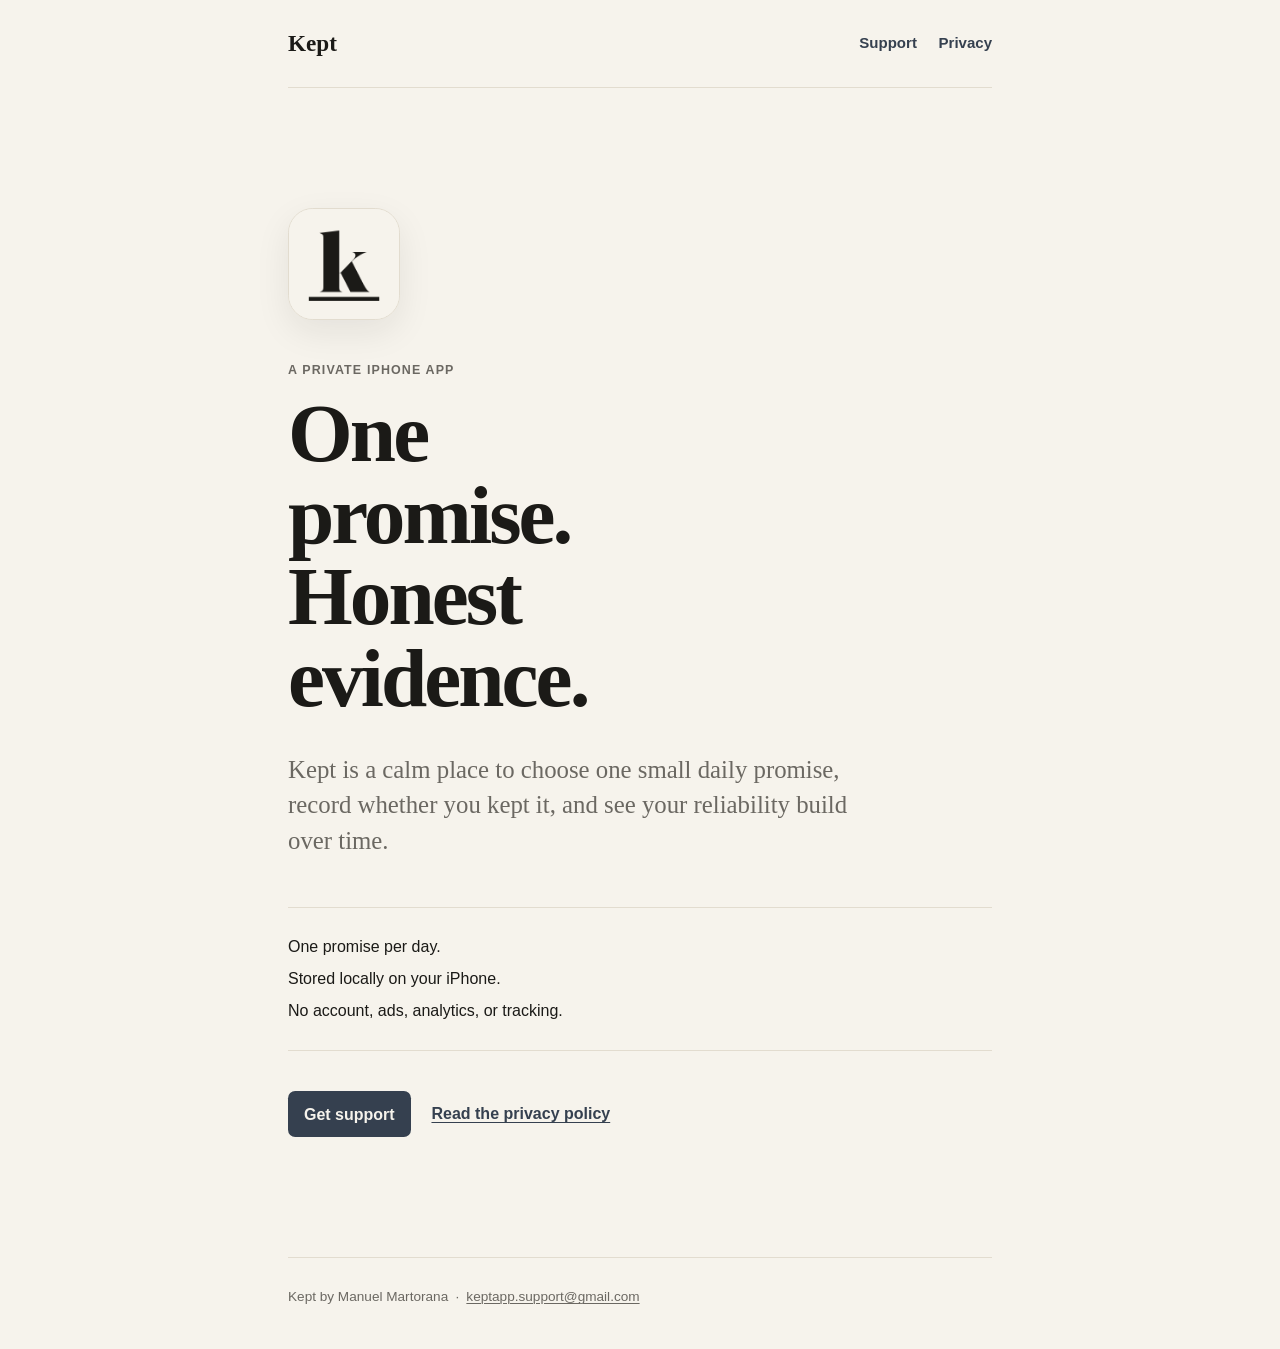
==== index.html @ 3cd8e63a "Publish Kept support and privacy site" ====
<!doctype html>
<html lang="en">
  <head>
    <meta charset="utf-8">
    <meta name="viewport" content="width=device-width, initial-scale=1">
    <meta name="description" content="Kept is a calm, private iPhone app for making one small daily promise and recording honest evidence.">
    <meta name="theme-color" content="#f6f3ec" media="(prefers-color-scheme: light)">
    <meta name="theme-color" content="#171614" media="(prefers-color-scheme: dark)">
    <title>Kept — One promise. Honest evidence.</title>
    <link rel="icon" href="app-icon.png">
    <link rel="stylesheet" href="styles.css">
  </head>
  <body>
    <a class="skip-link" href="#content">Skip to content</a>

    <header class="site-header">
      <a class="wordmark" href="index.html" aria-label="Kept home">Kept</a>
      <nav aria-label="Main navigation">
        <a href="support.html">Support</a>
        <a href="privacy.html">Privacy</a>
      </nav>
    </header>

    <main id="content" class="home">
      <img class="app-icon" src="app-icon.png" width="112" height="112" alt="Kept app icon">
      <p class="eyebrow">A private iPhone app</p>
      <h1>One promise.<br>Honest evidence.</h1>
      <p class="intro">
        Kept is a calm place to choose one small daily promise, record whether
        you kept it, and see your reliability build over time.
      </p>

      <div class="principles" aria-label="Kept principles">
        <p>One promise per day.</p>
        <p>Stored locally on your iPhone.</p>
        <p>No account, ads, analytics, or tracking.</p>
      </div>

      <div class="primary-links">
        <a class="button" href="support.html">Get support</a>
        <a class="text-link" href="privacy.html">Read the privacy policy</a>
      </div>
    </main>

    <footer>
      <span>Kept by Manuel Martorana</span>
      <span aria-hidden="true">·</span>
      <a href="mailto:keptapp.support@gmail.com">keptapp.support@gmail.com</a>
    </footer>
  </body>
</html>
---- styles.css ----
:root {
  color-scheme: light dark;
  --paper: #f6f3ec;
  --raised: #fcfaf4;
  --ink: #1b1a17;
  --accent: #35404f;
  --graphite: #6b6862;
  --hairline: #e2dccf;
  --max-width: 44rem;
}

* {
  box-sizing: border-box;
}

html {
  font-size: 100%;
}

body {
  min-height: 100vh;
  margin: 0;
  background: var(--paper);
  color: var(--ink);
  font-family: -apple-system, BlinkMacSystemFont, "SF Pro Text", sans-serif;
  font-size: 1rem;
  line-height: 1.65;
  text-rendering: optimizeLegibility;
}

a {
  color: var(--accent);
  text-underline-offset: 0.18em;
  text-decoration-thickness: 0.08em;
}

a:hover {
  text-decoration-thickness: 0.12em;
}

a:focus-visible {
  outline: 3px solid var(--accent);
  outline-offset: 4px;
  border-radius: 3px;
}

.skip-link {
  position: absolute;
  top: 0.75rem;
  left: 0.75rem;
  z-index: 10;
  padding: 0.6rem 0.8rem;
  background: var(--ink);
  color: var(--paper);
  transform: translateY(-180%);
}

.skip-link:focus {
  transform: translateY(0);
}

.site-header,
main,
footer {
  width: min(calc(100% - 3rem), var(--max-width));
  margin-inline: auto;
}

.site-header {
  display: flex;
  align-items: center;
  justify-content: space-between;
  min-height: 5.5rem;
  border-bottom: 1px solid var(--hairline);
}

.wordmark {
  color: var(--ink);
  font-family: ui-serif, "New York", Georgia, serif;
  font-size: 1.45rem;
  font-weight: 700;
  text-decoration: none;
}

nav {
  display: flex;
  gap: 1.35rem;
}

nav a {
  font-size: 0.94rem;
  font-weight: 600;
  text-decoration: none;
}

nav a[aria-current="page"] {
  color: var(--ink);
  text-decoration: underline;
}

.home {
  padding-block: clamp(4rem, 11vw, 7.5rem);
}

.app-icon {
  display: block;
  width: 7rem;
  height: 7rem;
  margin-bottom: 2.5rem;
  border: 1px solid var(--hairline);
  border-radius: 1.55rem;
  box-shadow: 0 12px 35px rgb(27 26 23 / 8%);
}

.eyebrow {
  margin: 0 0 0.8rem;
  color: var(--graphite);
  font-size: 0.78rem;
  font-weight: 700;
  letter-spacing: 0.09em;
  text-transform: uppercase;
}

h1,
h2,
h3 {
  color: var(--ink);
  font-family: ui-serif, "New York", Georgia, serif;
  text-wrap: balance;
}

h1 {
  max-width: 10ch;
  margin: 0;
  font-size: clamp(2.75rem, 9vw, 5.2rem);
  font-weight: 650;
  letter-spacing: -0.035em;
  line-height: 0.98;
}

.intro {
  max-width: 35rem;
  margin: 2rem 0 0;
  color: var(--graphite);
  font-family: ui-serif, "New York", Georgia, serif;
  font-size: clamp(1.25rem, 3.2vw, 1.55rem);
  line-height: 1.45;
}

.principles {
  margin-top: 3rem;
  padding-block: 1.25rem;
  border-block: 1px solid var(--hairline);
}

.principles p {
  margin: 0.35rem 0;
}

.primary-links {
  display: flex;
  align-items: center;
  gap: 1.3rem;
  margin-top: 2.5rem;
}

.button {
  display: inline-flex;
  align-items: center;
  justify-content: center;
  min-height: 2.9rem;
  padding: 0.65rem 1rem;
  border-radius: 0.45rem;
  background: var(--accent);
  color: var(--paper);
  font-weight: 650;
  line-height: 1.2;
  text-decoration: none;
}

.text-link {
  font-weight: 600;
}

.document {
  padding-block: clamp(3.5rem, 9vw, 6rem);
}

.document h1 {
  max-width: 14ch;
  font-size: clamp(2.5rem, 7vw, 4.5rem);
}

.updated {
  margin: 1rem 0 2.75rem;
  color: var(--graphite);
  font-size: 0.92rem;
}

.document h2 {
  margin: 3rem 0 0.75rem;
  font-size: clamp(1.45rem, 4vw, 1.85rem);
  line-height: 1.2;
}

.document h3 {
  margin: 2rem 0 0.45rem;
  font-size: 1.15rem;
  line-height: 1.3;
}

.document p,
.document ul {
  max-width: 42rem;
}

.document li + li {
  margin-top: 0.45rem;
}

.contact-card {
  margin-block: 2.75rem;
  padding: clamp(1.35rem, 5vw, 2rem);
  border: 1px solid var(--hairline);
  border-radius: 0.7rem;
  background: var(--raised);
}

.contact-card h2 {
  margin-top: 0;
}

.contact-card .button {
  margin-top: 0.5rem;
}

footer {
  display: flex;
  flex-wrap: wrap;
  gap: 0.45rem;
  padding-block: 1.75rem 2.5rem;
  border-top: 1px solid var(--hairline);
  color: var(--graphite);
  font-size: 0.85rem;
}

footer a {
  color: inherit;
}

@media (max-width: 34rem) {
  .site-header,
  main,
  footer {
    width: min(calc(100% - 2rem), var(--max-width));
  }

  .site-header {
    min-height: 4.75rem;
  }

  nav {
    gap: 1rem;
  }

  .primary-links {
    align-items: flex-start;
    flex-direction: column;
  }
}

@media (prefers-color-scheme: dark) {
  :root {
    --paper: #171614;
    --raised: #1f1e1a;
    --ink: #efeae0;
    --accent: #a8b4c4;
    --graphite: #b4afa5;
    --hairline: #2c2a26;
  }

  .button {
    background: var(--accent);
    color: #171614;
  }

  .app-icon {
    box-shadow: none;
  }
}

@media (prefers-reduced-motion: reduce) {
  *,
  *::before,
  *::after {
    scroll-behavior: auto !important;
  }
}
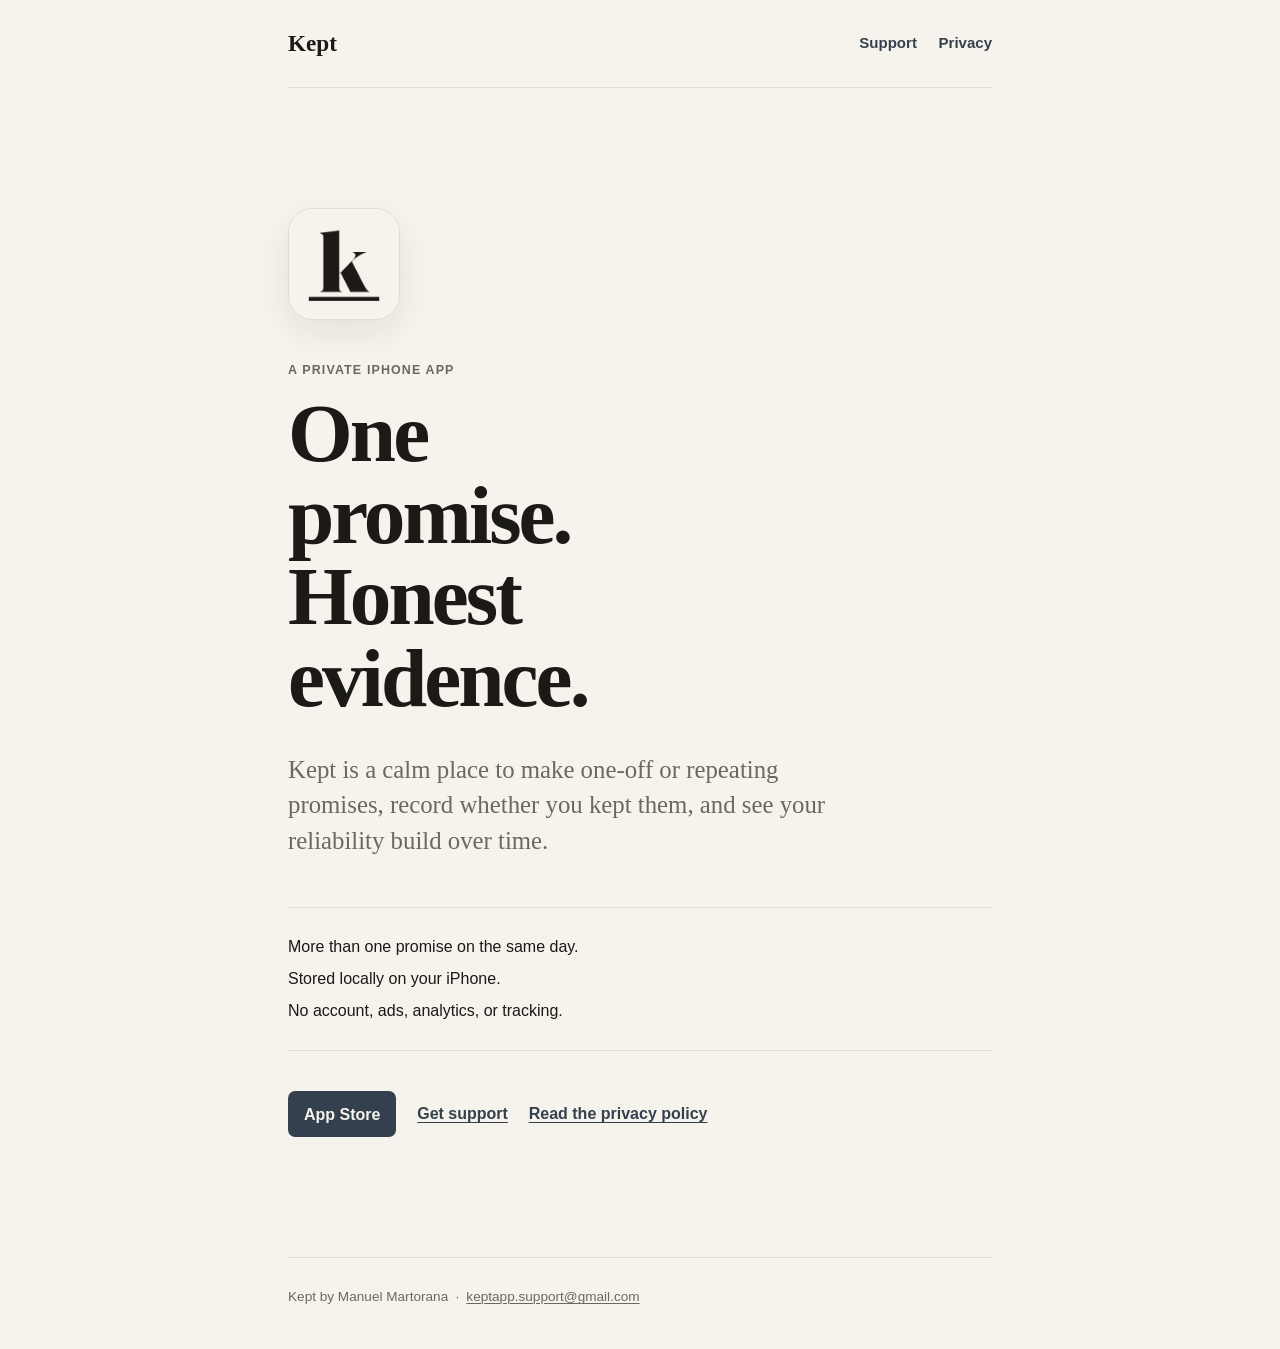
==== commit b66a4c23: "Align the homepage and support page with App Store 7.0 Replace the one-promise-per-day limit and the" ====
--- a/index.html
+++ b/index.html
@@ -3,7 +3,7 @@
   <head>
     <meta charset="utf-8">
     <meta name="viewport" content="width=device-width, initial-scale=1">
-    <meta name="description" content="Kept is a calm, private iPhone app for making one small daily promise and recording honest evidence.">
+    <meta name="description" content="Kept is a calm, private iPhone app for one-off or repeating promises, with honest evidence stored on your iPhone.">
     <meta name="theme-color" content="#f6f3ec" media="(prefers-color-scheme: light)">
     <meta name="theme-color" content="#171614" media="(prefers-color-scheme: dark)">
     <title>Kept — One promise. Honest evidence.</title>
@@ -26,18 +26,19 @@
       <p class="eyebrow">A private iPhone app</p>
       <h1>One promise.<br>Honest evidence.</h1>
       <p class="intro">
-        Kept is a calm place to choose one small daily promise, record whether
-        you kept it, and see your reliability build over time.
+        Kept is a calm place to make one-off or repeating promises, record
+        whether you kept them, and see your reliability build over time.
       </p>
 
       <div class="principles" aria-label="Kept principles">
-        <p>One promise per day.</p>
+        <p>More than one promise on the same day.</p>
         <p>Stored locally on your iPhone.</p>
         <p>No account, ads, analytics, or tracking.</p>
       </div>
 
       <div class="primary-links">
-        <a class="button" href="support.html">Get support</a>
+        <a class="button" href="https://apps.apple.com/app/id6810080087">App Store</a>
+        <a class="text-link" href="support.html">Get support</a>
         <a class="text-link" href="privacy.html">Read the privacy policy</a>
       </div>
     </main>
